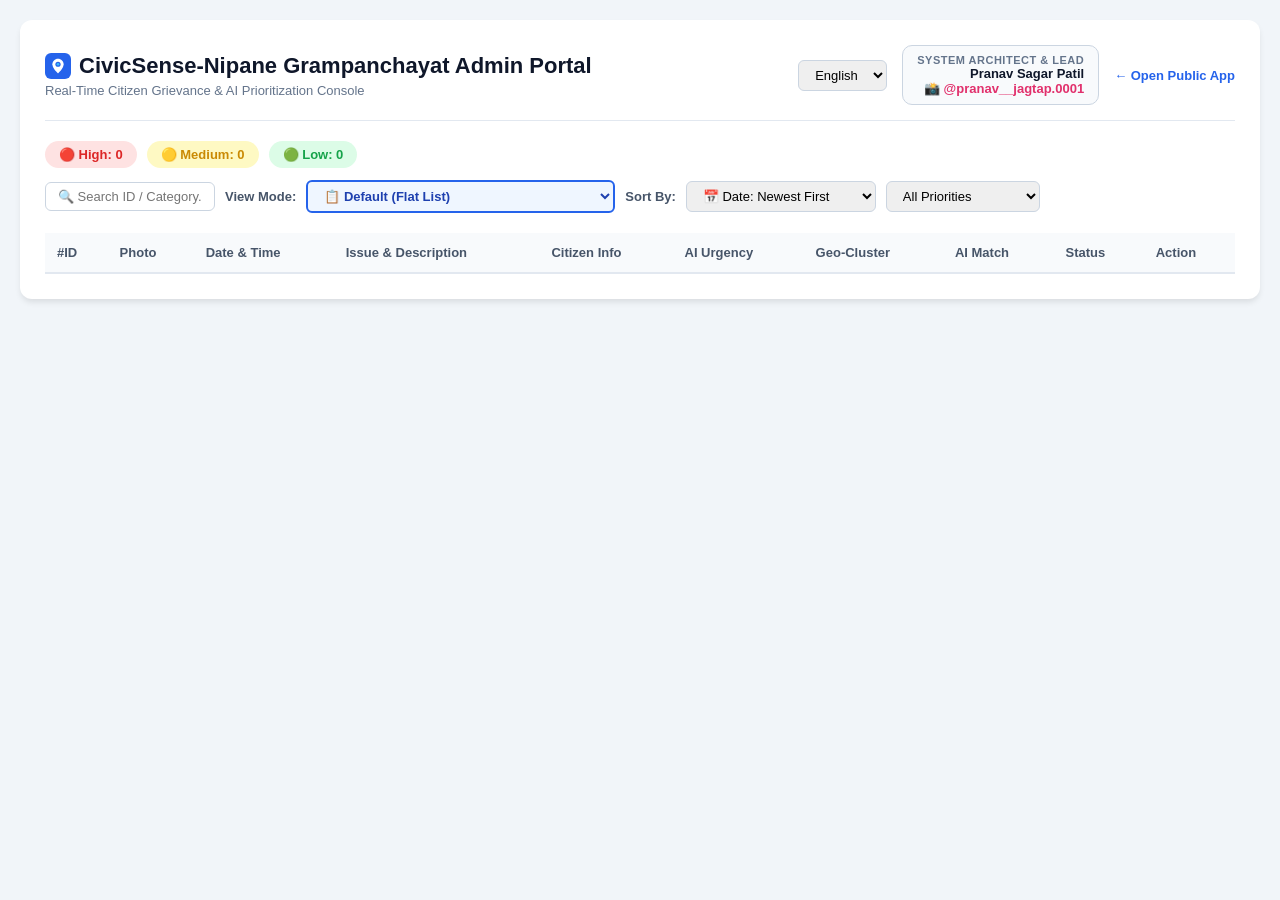
==== admin.html @ 0e40eda2 "Update admin.html" ====
<!DOCTYPE html>
<html lang="en">
<head>
    <meta charset="UTF-8">
    <meta name="viewport" content="width=device-width, initial-scale=1.0">
    <title>CivicSense-Nipane Grampanchayat Admin Portal</title>
    <link rel="icon" type="image/svg+xml" href="data:image/svg+xml,%3Csvg xmlns='http://www.w3.org/2000/svg' viewBox='0 0 120 120'%3E%3Crect width='120' height='120' rx='28' fill='%232563eb'/%3E%3Cpath d='M60 26C45.64 26 34 37.64 34 52C34 71.5 60 94 60 94C60 94 86 71.5 86 52C86 37.64 74.36 26 60 26Z' fill='%23ffffff'/%3E%3Ccircle cx='60' cy='52' r='12' fill='%232563eb'/%3E%3Ccircle cx='60' cy='52' r='6' fill='%2338bdf8'/%3E%3C/svg%3E">
    <link rel="stylesheet" href="style.css">
    <style>
        .admin-header-flex {
            display: flex;
            justify-content: space-between;
            align-items: center;
            flex-wrap: wrap;
            gap: 15px;
            padding-bottom: 15px;
            border-bottom: 1px solid #e2e8f0;
            margin-bottom: 20px;
        }
        .creator-badge {
            background: #f8fafc;
            border: 1px solid #cbd5e1;
            padding: 8px 14px;
            border-radius: 10px;
            text-align: right;
            font-size: 13px;
        }
        .creator-badge .creator-title {
            color: #64748b;
            font-size: 11px;
            text-transform: uppercase;
            letter-spacing: 0.5px;
            font-weight: 600;
        }
        .creator-badge .creator-name {
            font-weight: 700;
            color: #0f172a;
        }
        .creator-badge a {
            color: #e1306c;
            text-decoration: none;
            font-weight: 600;
            display: inline-flex;
            align-items: center;
            gap: 4px;
        }
        .table-row-hover:hover {
            background-color: #f8fafc;
            cursor: pointer;
        }
        .group-header-row {
            background: #e2e8f0;
            color: #1e293b;
            font-weight: bold;
            font-size: 13px;
            padding: 8px 12px;
        }
        .id-badge {
            background: #f1f5f9;
            color: #1e293b;
            padding: 3px 6px;
            border-radius: 4px;
            font-family: monospace;
            font-weight: 700;
            font-size: 12px;
            border: 1px solid #cbd5e1;
            white-space: nowrap;
        }
        .clickable-badge {
            cursor: pointer;
            transition: transform 0.15s ease;
        }
        .clickable-badge:hover {
            transform: scale(1.06);
            opacity: 0.9;
        }
        .ai-same-tag {
            background: #ede9fe;
            color: #6b21a8;
            padding: 3px 8px;
            border-radius: 6px;
            font-size: 11px;
            font-weight: bold;
            display: inline-block;
        }
        /* Detail Modal */
        .modal {
            display: none;
            position: fixed;
            z-index: 999;
            left: 0;
            top: 0;
            width: 100%;
            height: 100%;
            background-color: rgba(15, 23, 42, 0.65);
            backdrop-filter: blur(4px);
        }
        .modal-content {
            background-color: #ffffff;
            margin: 3% auto;
            padding: 24px;
            border-radius: 12px;
            width: 90%;
            max-width: 650px;
            position: relative;
            max-height: 90vh;
            overflow-y: auto;
            box-shadow: 0 10px 25px rgba(0,0,0,0.2);
        }
        .close-btn {
            position: absolute;
            right: 18px;
            top: 14px;
            font-size: 26px;
            font-weight: bold;
            color: #64748b;
            cursor: pointer;
        }
        .zoomable-thumb {
            cursor: zoom-in;
            transition: transform 0.2s;
        }
        .zoomable-thumb:hover {
            transform: scale(1.01);
        }
        /* Fullscreen Lightbox */
        .lightbox-overlay {
            display: none;
            position: fixed;
            z-index: 10000;
            left: 0;
            top: 0;
            width: 100%;
            height: 100%;
            background: rgba(0, 0, 0, 0.92);
            align-items: center;
            justify-content: center;
            overflow: hidden;
        }
        .lightbox-img {
            max-width: 90%;
            max-height: 85%;
            transition: transform 0.15s ease-out;
            transform-origin: center center;
            user-select: none;
        }
        .lightbox-controls {
            position: absolute;
            bottom: 25px;
            display: flex;
            gap: 15px;
            z-index: 10001;
        }
        .zoom-btn {
            background: rgba(255, 255, 255, 0.25);
            color: #fff;
            border: 1px solid rgba(255,255,255,0.4);
            padding: 8px 16px;
            border-radius: 20px;
            cursor: pointer;
            font-size: 14px;
            font-weight: bold;
            backdrop-filter: blur(5px);
        }
        .zoom-btn:hover {
            background: rgba(255, 255, 255, 0.45);
        }
        .lightbox-close {
            position: absolute;
            top: 20px;
            right: 25px;
            color: #fff;
            font-size: 32px;
            font-weight: bold;
            cursor: pointer;
            z-index: 10001;
        }
    </style>
</head>
<body style="background: #f1f5f9; padding: 20px;">

    <div style="max-width: 1350px; margin: 0 auto; background: #ffffff; padding: 25px; border-radius: 12px; box-shadow: 0 4px 6px -1px rgba(0,0,0,0.1);">
        
        <div class="admin-header-flex">
            <div>
                <h1 id="admin-title" style="margin: 0; font-size: 22px; color: #0f172a; display: flex; align-items: center; gap: 8px;">
                    <svg width="26" height="26" viewBox="0 0 120 120">
                        <rect width="120" height="120" rx="28" fill="#2563eb"/>
                        <path d="M60 26C45.64 26 34 37.64 34 52C34 71.5 60 94 60 94C60 94 86 71.5 86 52C86 37.64 74.36 26 60 26Z" fill="#ffffff"/>
                        <circle cx="60" cy="52" r="12" fill="#2563eb"/>
                        <circle cx="60" cy="52" r="6" fill="#38bdf8"/>
                    </svg>
                    CivicSense-Nipane Grampanchayat Admin Portal
                </h1>
                <p id="admin-subtitle" style="margin: 4px 0 0 0; color: #64748b; font-size: 13px;">Real-Time Citizen Grievance & AI Prioritization Console</p>
            </div>

            <div style="display: flex; align-items: center; gap: 15px; flex-wrap: wrap;">
                <select id="adminLangSelect" onchange="changeLanguage(this.value)" style="padding: 6px 12px; border-radius: 6px; border: 1px solid #cbd5e1; font-size: 13px;">
                    <option value="en">English</option>
                    <option value="hi">हिंदी</option>
                    <option value="mr">मराठी</option>
                </select>

                <div class="creator-badge">
                    <div class="creator-title">SYSTEM ARCHITECT & LEAD</div>
                    <div class="creator-name">Pranav Sagar Patil</div>
                    <a href="https://instagram.com/pranav__jagtap.0001" target="_blank">📸 @pranav__jagtap.0001</a>
                </div>

                <a href="index.html" id="link-public-app" style="font-size: 13px; color: #2563eb; text-decoration: none; font-weight: 600;">← Open Public App</a>
            </div>
        </div>

        <div style="display: flex; justify-content: space-between; align-items: center; flex-wrap: wrap; gap: 12px; margin-bottom: 20px;">
            <div style="display: flex; gap: 10px;">
                <span style="background: #fee2e2; color: #dc2626; padding: 6px 14px; border-radius: 20px; font-weight: 600; font-size: 13px;" id="badgeUrgent">🔴 High: 0</span>
                <span style="background: #fef9c3; color: #ca8a04; padding: 6px 14px; border-radius: 20px; font-weight: 600; font-size: 13px;" id="badgeMedium">🟡 Medium: 0</span>
                <span style="background: #dcfce7; color: #16a34a; padding: 6px 14px; border-radius: 20px; font-weight: 600; font-size: 13px;" id="badgeLow">🟢 Low: 0</span>
            </div>

            <div style="display: flex; gap: 10px; align-items: center; flex-wrap: wrap;">
                <input type="text" id="adminSearchInput" oninput="applySortingAndFiltering()" placeholder="🔍 Search ID / Category..." style="padding: 6px 12px; border-radius: 6px; border: 1px solid #cbd5e1; font-size: 13px; width: 170px;">

                <label id="lbl-group" style="font-size: 13px; font-weight: 600; color: #475569;">View Mode:</label>
                <select id="groupBySelect" onchange="applySortingAndFiltering()" style="padding: 6px 12px; border-radius: 6px; border: 2px solid #2563eb; background: #eff6ff; font-weight: 600; font-size: 13px; color: #1e40af;">
                    <option value="none">📋 Default (Flat List)</option>
                    <option value="geo">📍 Group by Nearby (100m Geo-Clusters)</option>
                    <option value="aiSame">🤖 Group by Same Problems (AI Matched)</option>
                </select>

                <label id="lbl-sort" style="font-size: 13px; font-weight: 600; color: #475569;">Sort By:</label>
                <select id="sortBySelect" onchange="applySortingAndFiltering()" style="padding: 6px 12px; border-radius: 6px; border: 1px solid #cbd5e1; font-size: 13px;">
                    <option value="newest">📅 Date: Newest First</option>
                    <option value="oldest">📅 Date: Oldest First</option>
                    <option value="highPriority">⚡ Urgency: High to Low</option>
                    <option value="lowPriority">🌱 Urgency: Low to High</option>
                </select>

                <select id="priorityFilter" onchange="applySortingAndFiltering()" style="padding: 6px 12px; border-radius: 6px; border: 1px solid #cbd5e1; font-size: 13px;">
                    <option value="All">All Priorities</option>
                    <option value="HIGH">Critical / High Only</option>
                    <option value="MEDIUM">Medium Only</option>
                    <option value="LOW">Low Only</option>
                </select>
            </div>
        </div>

        <div style="overflow-x: auto;">
            <table style="width: 100%; border-collapse: collapse; text-align: left; font-size: 14px;">
                <thead>
                    <tr style="border-bottom: 2px solid #e2e8f0; color: #475569; background: #f8fafc;">
                        <th style="padding: 12px;" id="th-id">#ID</th>
                        <th style="padding: 12px;" id="th-photo">Photo</th>
                        <th style="padding: 12px;" id="th-date">Date & Time</th>
                        <th style="padding: 12px;" id="th-desc">Issue & Description</th>
                        <th style="padding: 12px;" id="th-citizen">Citizen Info</th>
                        <th style="padding: 12px;" id="th-priority">AI Urgency</th>
                        <th style="padding: 12px;" id="th-cluster">Geo-Cluster</th>
                        <th style="padding: 12px;" id="th-same">AI Match</th>
                        <th style="padding: 12px;" id="th-status">Status</th>
                        <th style="padding: 12px;" id="th-action">Action</th>
                    </tr>
                </thead>
                <tbody id="adminTableBody"></tbody>
            </table>
        </div>
    </div>

    <!-- Detail Modal -->
    <div id="detailModal" class="modal">
        <div class="modal-content">
            <span class="close-btn" onclick="closeModal()">&times;</span>
            <div style="display: flex; align-items: center; gap: 10px; margin-bottom: 8px;">
                <span id="modalReportIdBadge" class="id-badge" style="font-size: 14px; background: #eff6ff; color: #1d4ed8; border-color: #93c5fd;"></span>
                <h2 id="modalCategory" style="margin: 0; color: #0f172a; font-size: 20px;">Issue Details</h2>
            </div>
            <div style="position: relative;">
                <img id="modalImg" src="" class="zoomable-thumb" style="width: 100%; max-height: 350px; object-fit: cover; border-radius: 8px; margin-bottom: 6px;" alt="Issue Preview" onclick="openLightbox()">
                <small style="color: #64748b; display: block; margin-bottom: 12px;">🔍 Click image to enlarge & zoom</small>
            </div>
            <p><strong><span id="txt-modal-dt">Date & Time</span>:</strong> <span id="modalDateTime"></span></p>
            <p><strong><span id="txt-modal-urgency">AI Urgency</span>:</strong> <span id="modalPriority"></span></p>
            <p><strong><span id="txt-modal-cit">Citizen Details</span>:</strong> <span id="modalReporter"></span></p>
            <p><strong><span id="txt-modal-desc">Description</span>:</strong></p>
            <div id="modalDesc" style="background: #f8fafc; padding: 10px; border-radius: 6px; margin-bottom: 12px;"></div>
            <a id="modalMapLink" href="#" target="_blank" style="display: inline-block; background: #2563eb; color: #fff; text-decoration: none; padding: 8px 16px; border-radius: 6px; font-weight: bold;">📍 Open Live Spot on Google Maps</a>
        </div>
    </div>

    <!-- Interactive Cluster / Similar List Modal -->
    <div id="clusterModal" class="modal">
        <div class="modal-content" style="max-width: 550px;">
            <span class="close-btn" onclick="closeClusterModal()">&times;</span>
            <h3 id="clusterModalTitle" style="margin-top: 0; color: #0f172a;">Related Reports</h3>
            <p id="clusterModalSubtitle" style="color: #64748b; font-size: 13px;"></p>
            <div id="clusterModalList" style="margin-top: 15px; display: flex; flex-direction: column; gap: 10px;"></div>
        </div>
    </div>

    <!-- Fullscreen Zoom Lightbox -->
    <div id="lightboxOverlay" class="lightbox-overlay" onclick="closeLightboxOnBackdrop(event)">
        <span class="lightbox-close" onclick="closeLightbox()">&times;</span>
        <img id="lightboxImage" class="lightbox-img" src="" alt="Full Zoom Preview">
        <div class="lightbox-controls">
            <button class="zoom-btn" onclick="adjustZoom(0.25)">➕ Zoom In</button>
            <button class="zoom-btn" onclick="adjustZoom(-0.25)">➖ Zoom Out</button>
            <button class="zoom-btn" onclick="resetZoom()">🔄 Reset</button>
        </div>
    </div>

    <script src="https://www.gstatic.com/firebasejs/10.8.0/firebase-app-compat.js"></script>
    <script src="https://www.gstatic.com/firebasejs/10.8.0/firebase-firestore-compat.js"></script>
    <script src="script.js"></script>
</body>
</html>
---- style.css ----
:root {
    --primary: #2563eb;
    --primary-dark: #1d4ed8;
    --bg-light: #f8fafc;
    --card-bg: #ffffff;
    --text-main: #0f172a;
    --text-muted: #64748b;
    --danger: #ef4444;
    --warning: #f59e0b;
    --success: #10b981;
}

* {
    margin: 0;
    padding: 0;
    box-sizing: border-box;
    font-family: -apple-system, BlinkMacSystemFont, "Segoe UI", Roboto, Oxygen, Ubuntu, Cantarell, sans-serif;
}

body {
    background: var(--bg-light);
    color: var(--text-main);
    min-height: 100vh;
}

.navbar {
    display: flex;
    justify-content: space-between;
    align-items: center;
    background: #ffffff;
    padding: 12px 24px;
    border-bottom: 1px solid #e2e8f0;
    position: sticky;
    top: 0;
    z-index: 1000;
}

.nav-brand {
    font-size: 18px;
    font-weight: 700;
    color: var(--primary);
    display: flex;
    align-items: center;
    gap: 8px;
}

.ai-badge {
    background: #ede9fe;
    color: #6d28d9;
    font-size: 11px;
    padding: 2px 8px;
    border-radius: 99px;
}

.nav-links {
    display: flex;
    gap: 8px;
}

.nav-btn {
    border: none;
    background: transparent;
    padding: 8px 14px;
    border-radius: 8px;
    font-size: 14px;
    cursor: pointer;
    font-weight: 500;
    color: var(--text-muted);
}

.nav-btn.active {
    background: #eff6ff;
    color: var(--primary);
    font-weight: 600;
}

.lang-selector select {
    padding: 6px 10px;
    border-radius: 6px;
    border: 1px solid #cbd5e1;
    background: #fff;
    font-size: 13px;
}

.main-content {
    max-width: 1100px;
    margin: 20px auto;
    padding: 0 16px;
}

.view-panel {
    display: none;
}

.view-panel.active {
    display: block;
}

/* Home View */
.hero-card {
    background: #fff;
    border: 1px solid #e2e8f0;
    border-radius: 16px;
    padding: 40px 24px;
    text-align: center;
}

.hero-card h1 {
    font-size: 28px;
    margin-bottom: 10px;
}

.hero-card p {
    color: var(--text-muted);
    max-width: 600px;
    margin: 0 auto 24px;
}

.stats-grid {
    display: grid;
    grid-template-columns: repeat(auto-fit, minmax(140px, 1fr));
    gap: 16px;
    margin: 30px 0;
}

.stat-card {
    background: #f1f5f9;
    padding: 18px;
    border-radius: 12px;
}

.stat-card h2 {
    font-size: 28px;
    color: var(--primary);
}

.stat-resolved h2 { color: var(--success); }
.stat-critical h2 { color: var(--danger); }

.stat-card span {
    font-size: 13px;
    color: var(--text-muted);
}

.primary-btn {
    background: var(--primary);
    color: white;
    border: none;
    padding: 14px 28px;
    border-radius: 10px;
    font-size: 16px;
    font-weight: 600;
    cursor: pointer;
}

/* Form Styles */
.form-container, .tracker-container, .admin-wrapper {
    background: #fff;
    padding: 24px;
    border-radius: 16px;
    border: 1px solid #e2e8f0;
}

form {
    display: flex;
    flex-direction: column;
    gap: 12px;
    margin-top: 14px;
}

label {
    font-size: 13px;
    font-weight: 600;
    color: #334155;
}

input, select, textarea {
    padding: 10px 12px;
    border-radius: 8px;
    border: 1px solid #cbd5e1;
    font-size: 14px;
}

/* AI Preview Box */
.ai-preview-box {
    background: #f8fafc;
    border: 1px dashed #94a3b8;
    padding: 12px;
    border-radius: 8px;
    margin: 4px 0;
}

.ai-meter-header {
    display: flex;
    justify-content: space-between;
    align-items: center;
    font-size: 13px;
    font-weight: 600;
}

.ai-hint {
    font-size: 12px;
    color: var(--text-muted);
    margin-top: 4px;
}

.p-badge {
    padding: 3px 8px;
    border-radius: 6px;
    font-size: 11px;
    font-weight: 700;
}

.p-low { background: #dcfce7; color: #166534; }
.p-med { background: #fef3c7; color: #92400e; }
.p-high { background: #fee2e2; color: #991b1b; }

.map-box {
    height: 220px;
    border-radius: 8px;
    border: 1px solid #cbd5e1;
}

.map-box-large {
    height: 350px;
    border-radius: 8px;
    border: 1px solid #cbd5e1;
    margin: 14px 0;
}

.loc-btn {
    padding: 9px;
    background: #e2e8f0;
    border: none;
    border-radius: 6px;
    cursor: pointer;
    font-weight: 600;
}

.status-msg {
    font-size: 12px;
    color: var(--text-muted);
}

.submit-action-btn {
    background: var(--primary);
    color: white;
    border: none;
    padding: 13px;
    border-radius: 8px;
    font-weight: 600;
    font-size: 15px;
    cursor: pointer;
    margin-top: 10px;
}

/* Admin Table */
.admin-title-row {
    display: flex;
    justify-content: space-between;
    align-items: center;
    margin-bottom: 18px;
}

.table-container {
    overflow-x: auto;
}

table {
    width: 100%;
    border-collapse: collapse;
}

th, td {
    padding: 12px;
    border-bottom: 1px solid #e2e8f0;
    font-size: 13px;
    text-align: left;
}

th {
    background: #f8fafc;
}

.cluster-tag {
    display: inline-block;
    padding: 2px 6px;
    background: #e0e7ff;
    color: #3730a3;
    border-radius: 4px;
    font-size: 11px;
    font-weight: 700;
}

.admin-thumb {
    width: 50px;
    height: 50px;
    object-fit: cover;
    border-radius: 6px;
}

.btn-status {
    padding: 4px 8px;
    border: none;
    border-radius: 4px;
    cursor: pointer;
    font-size: 11px;
    font-weight: 600;
}

.btn-prog { background: #0284c7; color: white; }
.btn-res { background: #16a34a; color: white; }
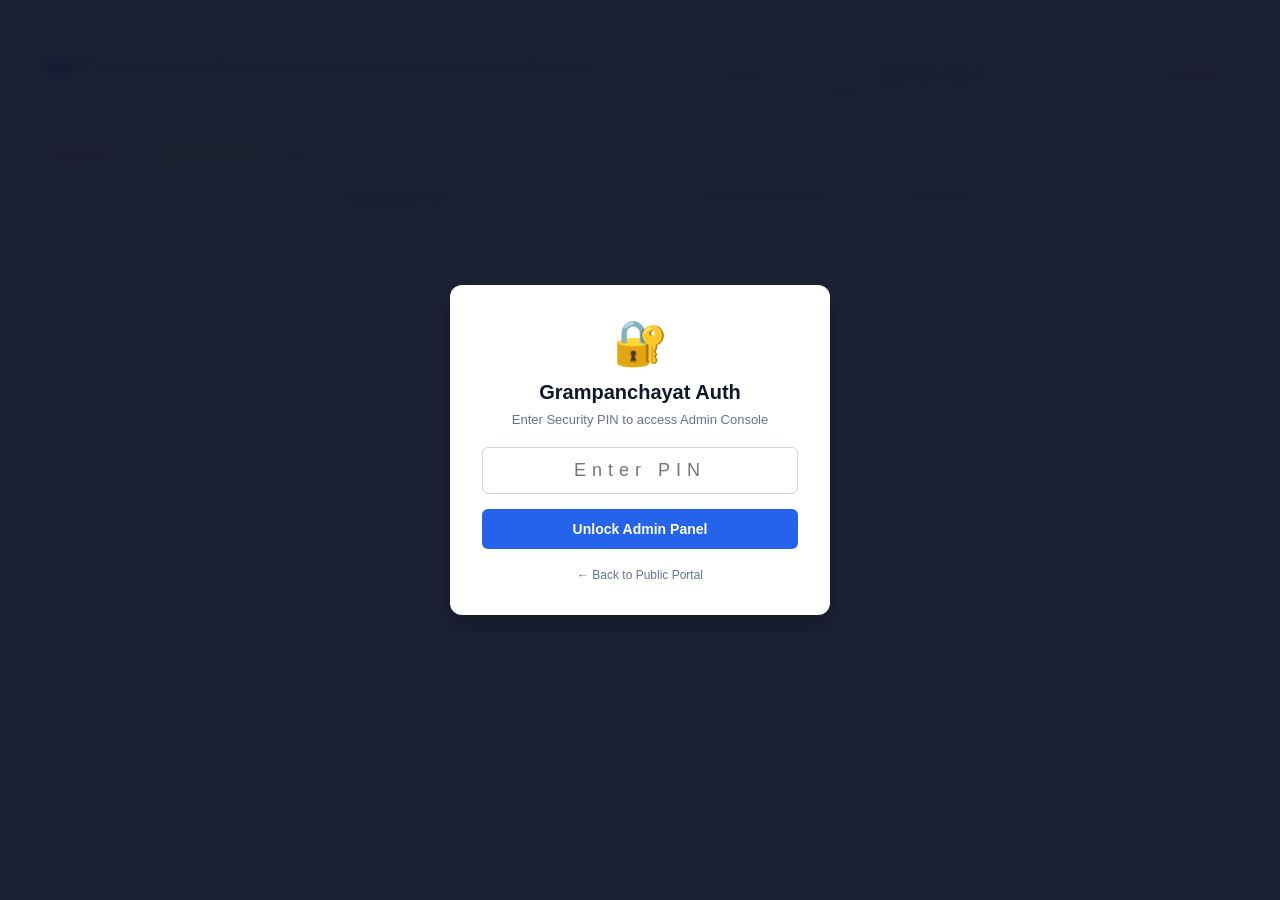
==== commit 0f51aca8: "Update admin.html" ====
--- a/admin.html
+++ b/admin.html
@@ -179,6 +179,25 @@
 </head>
 <body style="background: #f1f5f9; padding: 20px;">
 
+    <!-- Security PIN Lock Screen -->
+    <div id="adminLockScreen" style="position: fixed; top: 0; left: 0; width: 100%; height: 100%; background: rgba(15, 23, 42, 0.95); z-index: 99999; display: flex; align-items: center; justify-content: center; backdrop-filter: blur(8px);">
+        <div style="background: #ffffff; padding: 32px; border-radius: 12px; width: 90%; max-width: 380px; text-align: center; box-shadow: 0 10px 25px rgba(0,0,0,0.3);">
+            <div style="font-size: 44px; margin-bottom: 12px;">🔐</div>
+            <h2 style="margin: 0 0 8px 0; color: #0f172a; font-size: 20px;">Grampanchayat Auth</h2>
+            <p style="margin: 0 0 20px 0; color: #64748b; font-size: 13px;">Enter Security PIN to access Admin Console</p>
+            
+            <input type="password" id="adminPinInput" placeholder="Enter PIN" maxlength="10" style="width: 100%; padding: 12px; border-radius: 6px; border: 1px solid #cbd5e1; font-size: 18px; text-align: center; letter-spacing: 6px; box-sizing: border-box; margin-bottom: 15px;">
+            
+            <button type="button" onclick="verifyAdminPin()" style="width: 100%; background: #2563eb; color: #ffffff; border: none; padding: 12px; border-radius: 6px; font-weight: bold; font-size: 14px; cursor: pointer;">
+                Unlock Admin Panel
+            </button>
+            <p id="pinErrorMsg" style="color: #ef4444; font-size: 12px; margin-top: 12px; display: none; font-weight: 600;">❌ Incorrect PIN. Access Denied!</p>
+            <div style="margin-top: 16px;">
+                <a href="index.html" style="font-size: 12px; color: #64748b; text-decoration: none;">← Back to Public Portal</a>
+            </div>
+        </div>
+    </div>
+
     <div style="max-width: 1350px; margin: 0 auto; background: #ffffff; padding: 25px; border-radius: 12px; box-shadow: 0 4px 6px -1px rgba(0,0,0,0.1);">
         
         <div class="admin-header-flex">
@@ -195,7 +214,7 @@
                 <p id="admin-subtitle" style="margin: 4px 0 0 0; color: #64748b; font-size: 13px;">Real-Time Citizen Grievance & AI Prioritization Console</p>
             </div>
 
-            <div style="display: flex; align-items: center; gap: 15px; flex-wrap: wrap;">
+            <div style="display: flex; align-items: center; gap: 12px; flex-wrap: wrap;">
                 <select id="adminLangSelect" onchange="changeLanguage(this.value)" style="padding: 6px 12px; border-radius: 6px; border: 1px solid #cbd5e1; font-size: 13px;">
                     <option value="en">English</option>
                     <option value="hi">हिंदी</option>
@@ -209,6 +228,7 @@
                 </div>
 
                 <a href="index.html" id="link-public-app" style="font-size: 13px; color: #2563eb; text-decoration: none; font-weight: 600;">← Open Public App</a>
+                <button type="button" onclick="adminLogout()" style="background: #fee2e2; color: #dc2626; border: 1px solid #fca5a5; padding: 6px 12px; border-radius: 6px; font-size: 12px; font-weight: bold; cursor: pointer;">🔒 Logout</button>
             </div>
         </div>
 
--- a/style.css
+++ b/style.css
@@ -310,3 +310,6 @@
 
 .btn-prog { background: #0284c7; color: white; }
 .btn-res { background: #16a34a; color: white; }
+.leaflet-control-attribution {
+    display: none !important;
+}
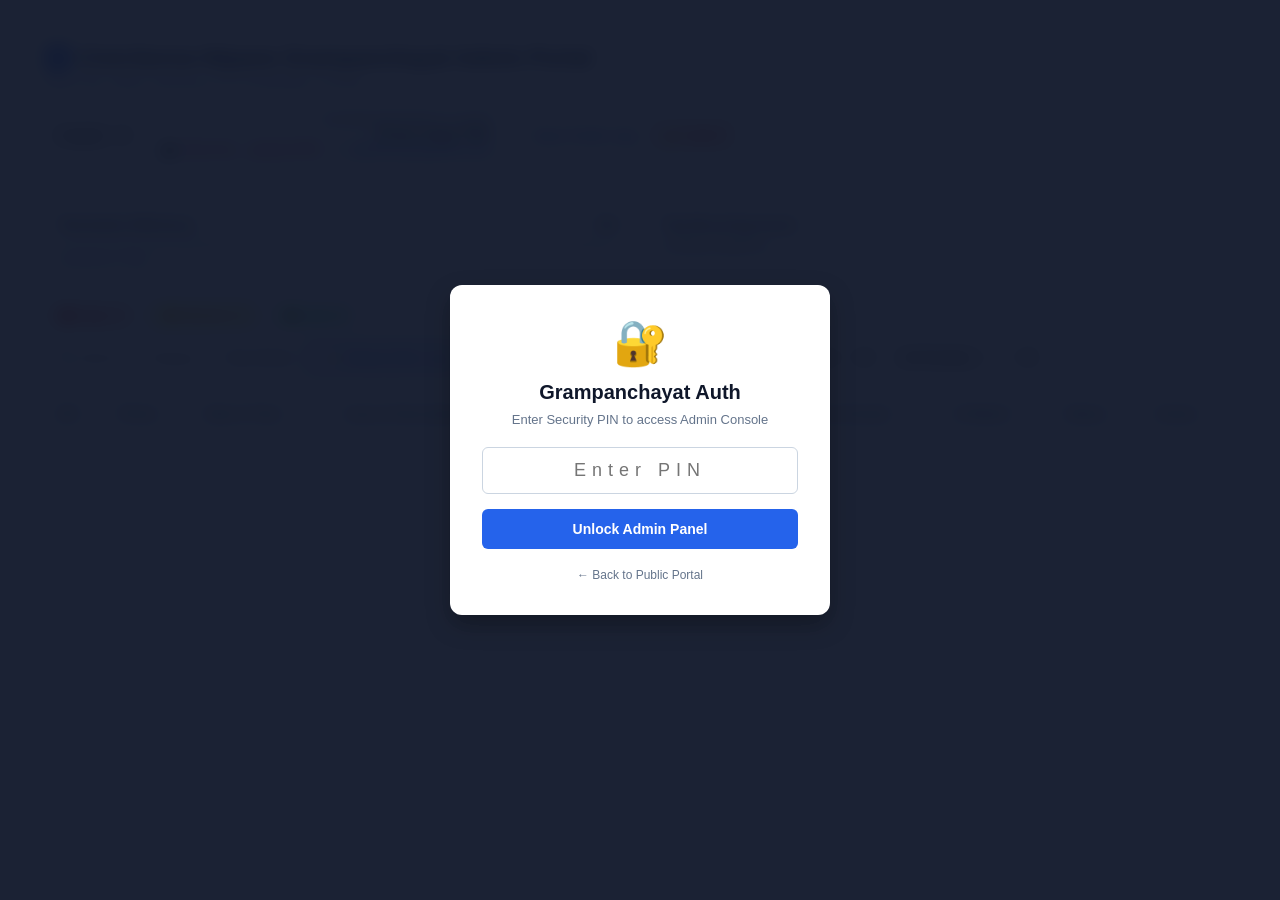
==== commit ccc7123e: "Update admin.html" ====
--- a/admin.html
+++ b/admin.html
@@ -37,12 +37,18 @@
             color: #0f172a;
         }
         .creator-badge a {
-            color: #e1306c;
             text-decoration: none;
             font-weight: 600;
             display: inline-flex;
             align-items: center;
             gap: 4px;
+        }
+        .creator-badge a.insta {
+            color: #e1306c;
+            margin-right: 8px;
+        }
+        .creator-badge a.email {
+            color: #2563eb;
         }
         .table-row-hover:hover {
             background-color: #f8fafc;
@@ -82,6 +88,32 @@
             font-size: 11px;
             font-weight: bold;
             display: inline-block;
+        }
+        /* Analytics Cards */
+        .analytics-container {
+            display: grid;
+            grid-template-columns: repeat(auto-fit, minmax(260px, 1fr));
+            gap: 15px;
+            margin-bottom: 20px;
+        }
+        .analytic-card {
+            background: #f8fafc;
+            border: 1px solid #e2e8f0;
+            border-radius: 10px;
+            padding: 15px;
+        }
+        .progress-bar-bg {
+            background: #e2e8f0;
+            border-radius: 10px;
+            height: 10px;
+            overflow: hidden;
+            margin-top: 8px;
+        }
+        .progress-bar-fill {
+            background: #16a34a;
+            height: 100%;
+            width: 0%;
+            transition: width 0.4s ease;
         }
         /* Detail Modal */
         .modal {
@@ -123,7 +155,7 @@
         .zoomable-thumb:hover {
             transform: scale(1.01);
         }
-        /* Fullscreen Lightbox */
+        /* Lightbox */
         .lightbox-overlay {
             display: none;
             position: fixed;
@@ -174,6 +206,23 @@
             font-weight: bold;
             cursor: pointer;
             z-index: 10001;
+        }
+
+        /* Printable Task Slip Styling */
+        @media print {
+            body * {
+                visibility: hidden;
+            }
+            #printSection, #printSection * {
+                visibility: visible;
+            }
+            #printSection {
+                position: absolute;
+                left: 0;
+                top: 0;
+                width: 100%;
+                display: block !important;
+            }
         }
     </style>
 </head>
@@ -198,7 +247,7 @@
         </div>
     </div>
 
-    <div style="max-width: 1350px; margin: 0 auto; background: #ffffff; padding: 25px; border-radius: 12px; box-shadow: 0 4px 6px -1px rgba(0,0,0,0.1);">
+    <div style="max-width: 1380px; margin: 0 auto; background: #ffffff; padding: 25px; border-radius: 12px; box-shadow: 0 4px 6px -1px rgba(0,0,0,0.1);">
         
         <div class="admin-header-flex">
             <div>
@@ -224,11 +273,33 @@
                 <div class="creator-badge">
                     <div class="creator-title">SYSTEM ARCHITECT & LEAD</div>
                     <div class="creator-name">Pranav Sagar Patil</div>
-                    <a href="https://instagram.com/pranav__jagtap.0001" target="_blank">📸 @pranav__jagtap.0001</a>
+                    <div>
+                        <a href="https://instagram.com/pranav__jagtap.0001" target="_blank" class="insta">📸 @pranav__jagtap.0001</a>
+                        <a href="mailto:patil4only@gmail.com" class="email">✉️ patil4only@gmail.com</a>
+                    </div>
                 </div>
 
                 <a href="index.html" id="link-public-app" style="font-size: 13px; color: #2563eb; text-decoration: none; font-weight: 600;">← Open Public App</a>
                 <button type="button" onclick="adminLogout()" style="background: #fee2e2; color: #dc2626; border: 1px solid #fca5a5; padding: 6px 12px; border-radius: 6px; font-size: 12px; font-weight: bold; cursor: pointer;">🔒 Logout</button>
+            </div>
+        </div>
+
+        <!-- Live Visual Analytics Bar -->
+        <div class="analytics-container">
+            <div class="analytic-card">
+                <div style="display: flex; justify-content: space-between; font-size: 13px; font-weight: 600; color: #1e293b;">
+                    <span>Resolution Efficiency</span>
+                    <span id="statResolutionPercent">0%</span>
+                </div>
+                <div class="progress-bar-bg">
+                    <div id="resolutionProgressBar" class="progress-bar-fill"></div>
+                </div>
+                <small style="color: #64748b; font-size: 11px; margin-top: 4px; display: block;" id="statResolutionSubtitle">Resolved vs Total</small>
+            </div>
+
+            <div class="analytic-card">
+                <div style="font-size: 13px; font-weight: 600; color: #1e293b; margin-bottom: 6px;">Top Recurring Issues</div>
+                <div id="statTopCategories" style="font-size: 12px; color: #475569; display: flex; gap: 8px; flex-wrap: wrap;">Loading categories...</div>
             </div>
         </div>
 
@@ -308,29 +379,11 @@
         </div>
     </div>
 
-    <!-- Interactive Cluster / Similar List Modal -->
-    <div id="clusterModal" class="modal">
-        <div class="modal-content" style="max-width: 550px;">
-            <span class="close-btn" onclick="closeClusterModal()">&times;</span>
-            <h3 id="clusterModalTitle" style="margin-top: 0; color: #0f172a;">Related Reports</h3>
-            <p id="clusterModalSubtitle" style="color: #64748b; font-size: 13px;"></p>
-            <div id="clusterModalList" style="margin-top: 15px; display: flex; flex-direction: column; gap: 10px;"></div>
-        </div>
-    </div>
-
-    <!-- Fullscreen Zoom Lightbox -->
-    <div id="lightboxOverlay" class="lightbox-overlay" onclick="closeLightboxOnBackdrop(event)">
-        <span class="lightbox-close" onclick="closeLightbox()">&times;</span>
-        <img id="lightboxImage" class="lightbox-img" src="" alt="Full Zoom Preview">
-        <div class="lightbox-controls">
-            <button class="zoom-btn" onclick="adjustZoom(0.25)">➕ Zoom In</button>
-            <button class="zoom-btn" onclick="adjustZoom(-0.25)">➖ Zoom Out</button>
-            <button class="zoom-btn" onclick="resetZoom()">🔄 Reset</button>
-        </div>
-    </div>
-
-    <script src="https://www.gstatic.com/firebasejs/10.8.0/firebase-app-compat.js"></script>
-    <script src="https://www.gstatic.com/firebasejs/10.8.0/firebase-firestore-compat.js"></script>
-    <script src="script.js"></script>
-</body>
-</html>
+    <!-- Resolve Modal (For Before vs After Resolution Photo Upload) -->
+    <div id="resolveModal" class="modal">
+        <div class="modal-content" style="max-width: 480px;">
+            <span class="close-btn" onclick="closeResolveModal()">&times;</span>
+            <h3 style="margin-top: 0; color: #16a34a;">Mark Grievance as Resolved</h3>
+            <p style="font-size: 13px; color: #64748b;">Upload a verified photo of the completed work (After Solution proof):</p>
+            
+            <input type="file" id="resolvePhotoInput" accept="image/*" style="margin-bottom: 15px; width: 100%; padding: 8px; border: 1px dashed #cbd5e1; border-
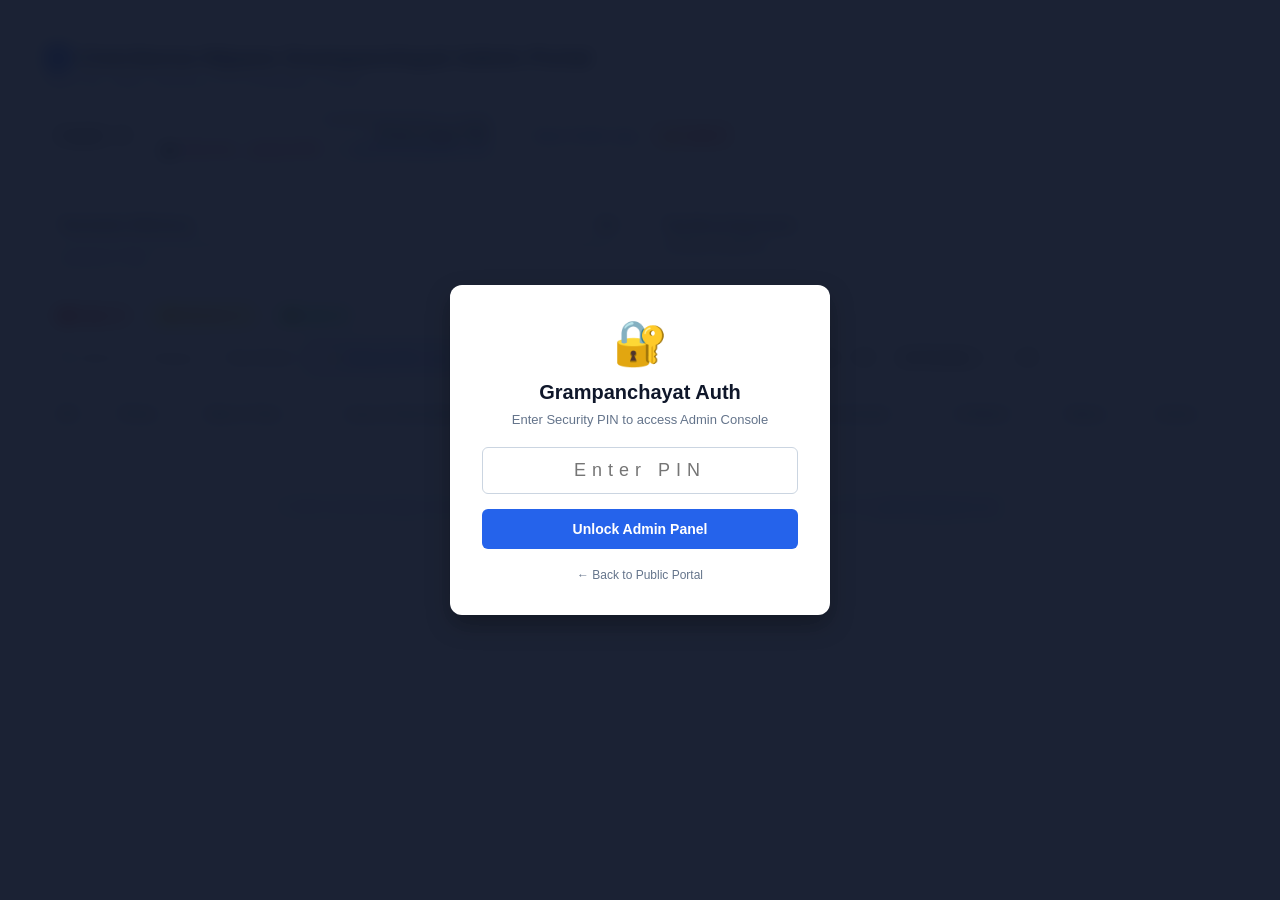
==== commit b9a60894: "Update admin.html" ====
--- a/admin.html
+++ b/admin.html
@@ -386,4 +386,95 @@
             <h3 style="margin-top: 0; color: #16a34a;">Mark Grievance as Resolved</h3>
             <p style="font-size: 13px; color: #64748b;">Upload a verified photo of the completed work (After Solution proof):</p>
             
-            <input type="file" id="resolvePhotoInput" accept="image/*" style="margin-bottom: 15px; width: 100%; padding: 8px; border: 1px dashed #cbd5e1; border-
+            <input type="file" id="resolvePhotoInput" accept="image/*" style="margin-bottom: 15px; width: 100%; padding: 8px; border: 1px dashed #cbd5e1; border-radius: 6px;">
+            
+            <div style="display: flex; gap: 10px; justify-content: flex-end;">
+                <button type="button" onclick="confirmResolveSubmission(false)" style="background: #94a3b8; color: #fff; border: none; padding: 8px 14px; border-radius: 6px; cursor: pointer;">Skip Photo</button>
+                <button type="button" onclick="confirmResolveSubmission(true)" style="background: #16a34a; color: #fff; border: none; padding: 8px 16px; border-radius: 6px; font-weight: bold; cursor: pointer;">Verify & Resolve</button>
+            </div>
+        </div>
+    </div>
+
+    <!-- Cluster / Similar List Modal -->
+    <div id="clusterModal" class="modal">
+        <div class="modal-content" style="max-width: 550px;">
+            <span class="close-btn" onclick="closeClusterModal()">&times;</span>
+            <h3 id="clusterModalTitle" style="margin-top: 0; color: #0f172a;">Related Reports</h3>
+            <p id="clusterModalSubtitle" style="color: #64748b; font-size: 13px;"></p>
+            <div id="clusterModalList" style="margin-top: 15px; display: flex; flex-direction: column; gap: 10px;"></div>
+        </div>
+    </div>
+
+    <!-- Fullscreen Zoom Lightbox -->
+    <div id="lightboxOverlay" class="lightbox-overlay" onclick="closeLightboxOnBackdrop(event)">
+        <span class="lightbox-close" onclick="closeLightbox()">&times;</span>
+        <img id="lightboxImage" class="lightbox-img" src="" alt="Full Zoom Preview">
+        <div class="lightbox-controls">
+            <button class="zoom-btn" onclick="adjustZoom(0.25)">➕ Zoom In</button>
+            <button class="zoom-btn" onclick="adjustZoom(-0.25)">➖ Zoom Out</button>
+            <button class="zoom-btn" onclick="resetZoom()">🔄 Reset</button>
+        </div>
+    </div>
+
+    <!-- Printable Task Slip (Hidden in Web, Visible in Print) -->
+    <div id="printSection" style="display: none; padding: 25px; font-family: sans-serif; color: #0f172a;">
+        <div style="border: 2px solid #0f172a; padding: 20px; border-radius: 8px;">
+            <div style="display: flex; justify-content: space-between; border-bottom: 2px solid #0f172a; padding-bottom: 12px; margin-bottom: 15px;">
+                <div>
+                    <h2 style="margin: 0; font-size: 20px;">CIVICFIX - NIPANE GRAMPANCHAYAT</h2>
+                    <p style="margin: 3px 0 0 0; font-size: 12px; color: #475569;">Official Civic Task Slip & Field Work Order</p>
+                </div>
+                <div style="text-align: right;">
+                    <strong id="printReportId" style="font-size: 18px; font-family: monospace;"></strong><br>
+                    <small id="printDate" style="color: #64748b;"></small>
+                </div>
+            </div>
+
+            <table style="width: 100%; border-collapse: collapse; margin-bottom: 15px; font-size: 14px;">
+                <tr>
+                    <td style="padding: 6px; font-weight: bold; width: 30%;">Category:</td>
+                    <td style="padding: 6px;" id="printCategory"></td>
+                </tr>
+                <tr>
+                    <td style="padding: 6px; font-weight: bold;">AI Priority Rating:</td>
+                    <td style="padding: 6px;" id="printPriority"></td>
+                </tr>
+                <tr>
+                    <td style="padding: 6px; font-weight: bold;">Citizen Info:</td>
+                    <td style="padding: 6px;" id="printCitizen"></td>
+                </tr>
+                <tr>
+                    <td style="padding: 6px; font-weight: bold;">Problem Description:</td>
+                    <td style="padding: 6px;" id="printDesc"></td>
+                </tr>
+                <tr>
+                    <td style="padding: 6px; font-weight: bold;">GPS Live Location:</td>
+                    <td style="padding: 6px;" id="printLocation"></td>
+                </tr>
+            </table>
+
+            <div style="margin-top: 15px; display: flex; gap: 20px;">
+                <div style="width: 45%;">
+                    <strong>Field Photo:</strong><br>
+                    <img id="printPhoto" src="" style="width: 100%; max-height: 180px; object-fit: cover; border: 1px solid #cbd5e1; border-radius: 6px; margin-top: 6px;" alt="Work Photo">
+                </div>
+                <div style="width: 50%; display: flex; flex-direction: column; justify-content: space-between;">
+                    <div style="border: 1px dashed #64748b; padding: 12px; border-radius: 6px; height: 90px;">
+                        <small style="color: #64748b;">Field Worker Completion Signature & Remarks:</small>
+                    </div>
+                    <div style="display: flex; justify-content: space-between; font-size: 12px; padding-top: 15px;">
+                        <span>System Lead: <strong>Pranav Sagar Patil</strong></span>
+                        <span>Gramsevak / Sarpanch Seal: ________</span>
+                    </div>
+                </div>
+            </div>
+        </div>
+    </div>
+<footer style="text-align: center; padding: 20px 0; color: #94a3b8; font-size: 12px; margin-top: 20px;">
+    © 2026 CivicSense-Nipane Grampanchayat Console. All Rights Reserved. • Lead Architect: Pranav Sagar Patil (<a href="mailto:patil4only@gmail.com" style="color: #2563eb; text-decoration: none;">patil4only@gmail.com</a>)
+</footer>
+    <script src="https://www.gstatic.com/firebasejs/10.8.0/firebase-app-compat.js"></script>
+    <script src="https://www.gstatic.com/firebasejs/10.8.0/firebase-firestore-compat.js"></script>
+    <script src="script.js"></script>
+</body>
+</html>
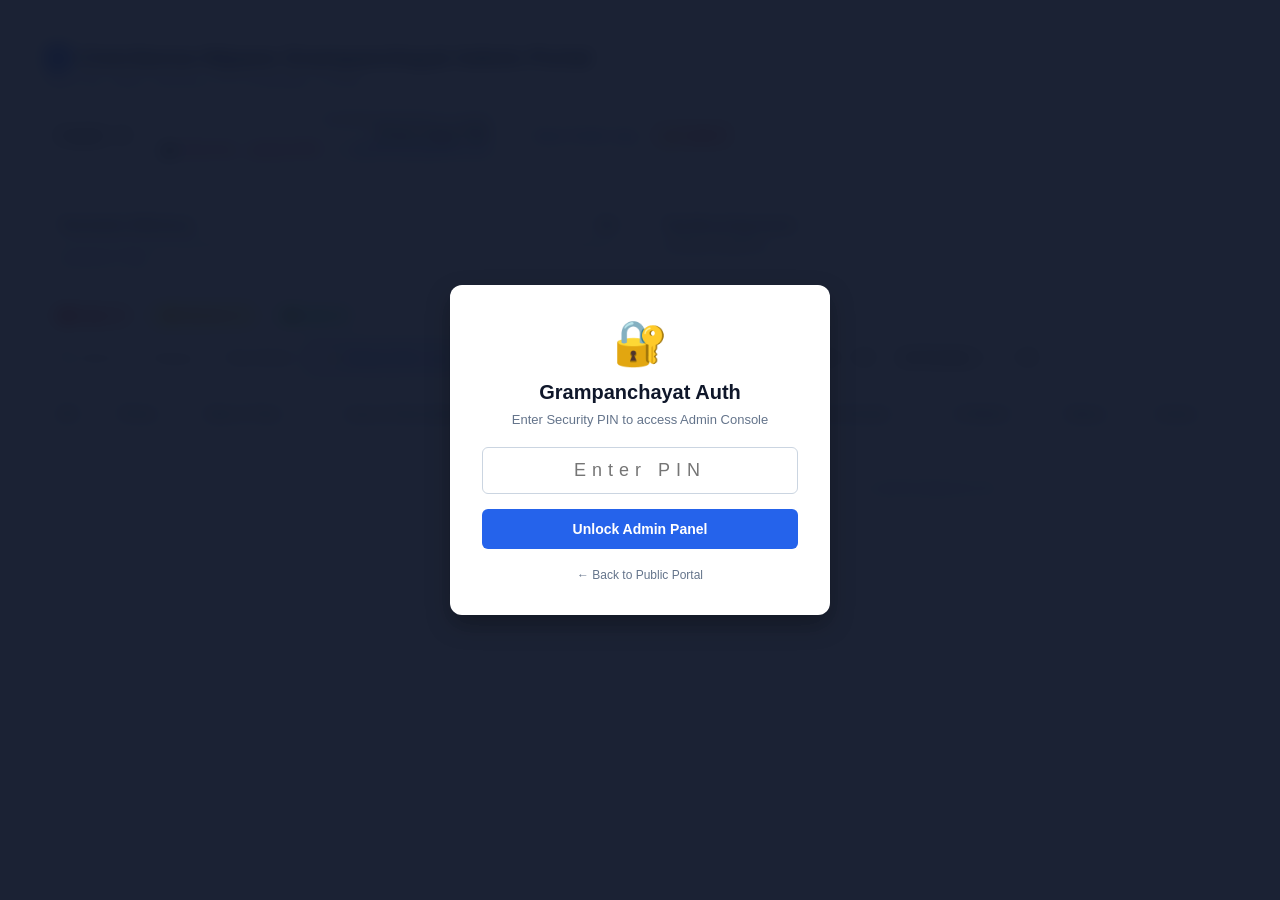
==== commit 17d4b147: "Update admin.html" ====
--- a/admin.html
+++ b/admin.html
@@ -356,6 +356,11 @@
                 <tbody id="adminTableBody"></tbody>
             </table>
         </div>
+
+        <!-- Copyright Footer -->
+        <footer style="text-align: center; padding: 20px 0 5px 0; color: #94a3b8; font-size: 12px; margin-top: 25px; border-top: 1px solid #f1f5f9;">
+            © 2026 CivicSense-Nipane Grampanchayat Console. All Rights Reserved. • Lead Architect: Pranav Sagar Patil (<a href="mailto:patil4only@gmail.com" style="color: #2563eb; text-decoration: none;">patil4only@gmail.com</a>)
+        </footer>
     </div>
 
     <!-- Detail Modal -->
@@ -416,7 +421,7 @@
         </div>
     </div>
 
-    <!-- Printable Task Slip (Hidden in Web, Visible in Print) -->
+    <!-- Printable Task Slip (Hidden on Screen, Visible in Print) -->
     <div id="printSection" style="display: none; padding: 25px; font-family: sans-serif; color: #0f172a;">
         <div style="border: 2px solid #0f172a; padding: 20px; border-radius: 8px;">
             <div style="display: flex; justify-content: space-between; border-bottom: 2px solid #0f172a; padding-bottom: 12px; margin-bottom: 15px;">
@@ -470,9 +475,7 @@
             </div>
         </div>
     </div>
-<footer style="text-align: center; padding: 20px 0; color: #94a3b8; font-size: 12px; margin-top: 20px;">
-    © 2026 CivicSense-Nipane Grampanchayat Console. All Rights Reserved. • Lead Architect: Pranav Sagar Patil (<a href="mailto:patil4only@gmail.com" style="color: #2563eb; text-decoration: none;">patil4only@gmail.com</a>)
-</footer>
+
     <script src="https://www.gstatic.com/firebasejs/10.8.0/firebase-app-compat.js"></script>
     <script src="https://www.gstatic.com/firebasejs/10.8.0/firebase-firestore-compat.js"></script>
     <script src="script.js"></script>
